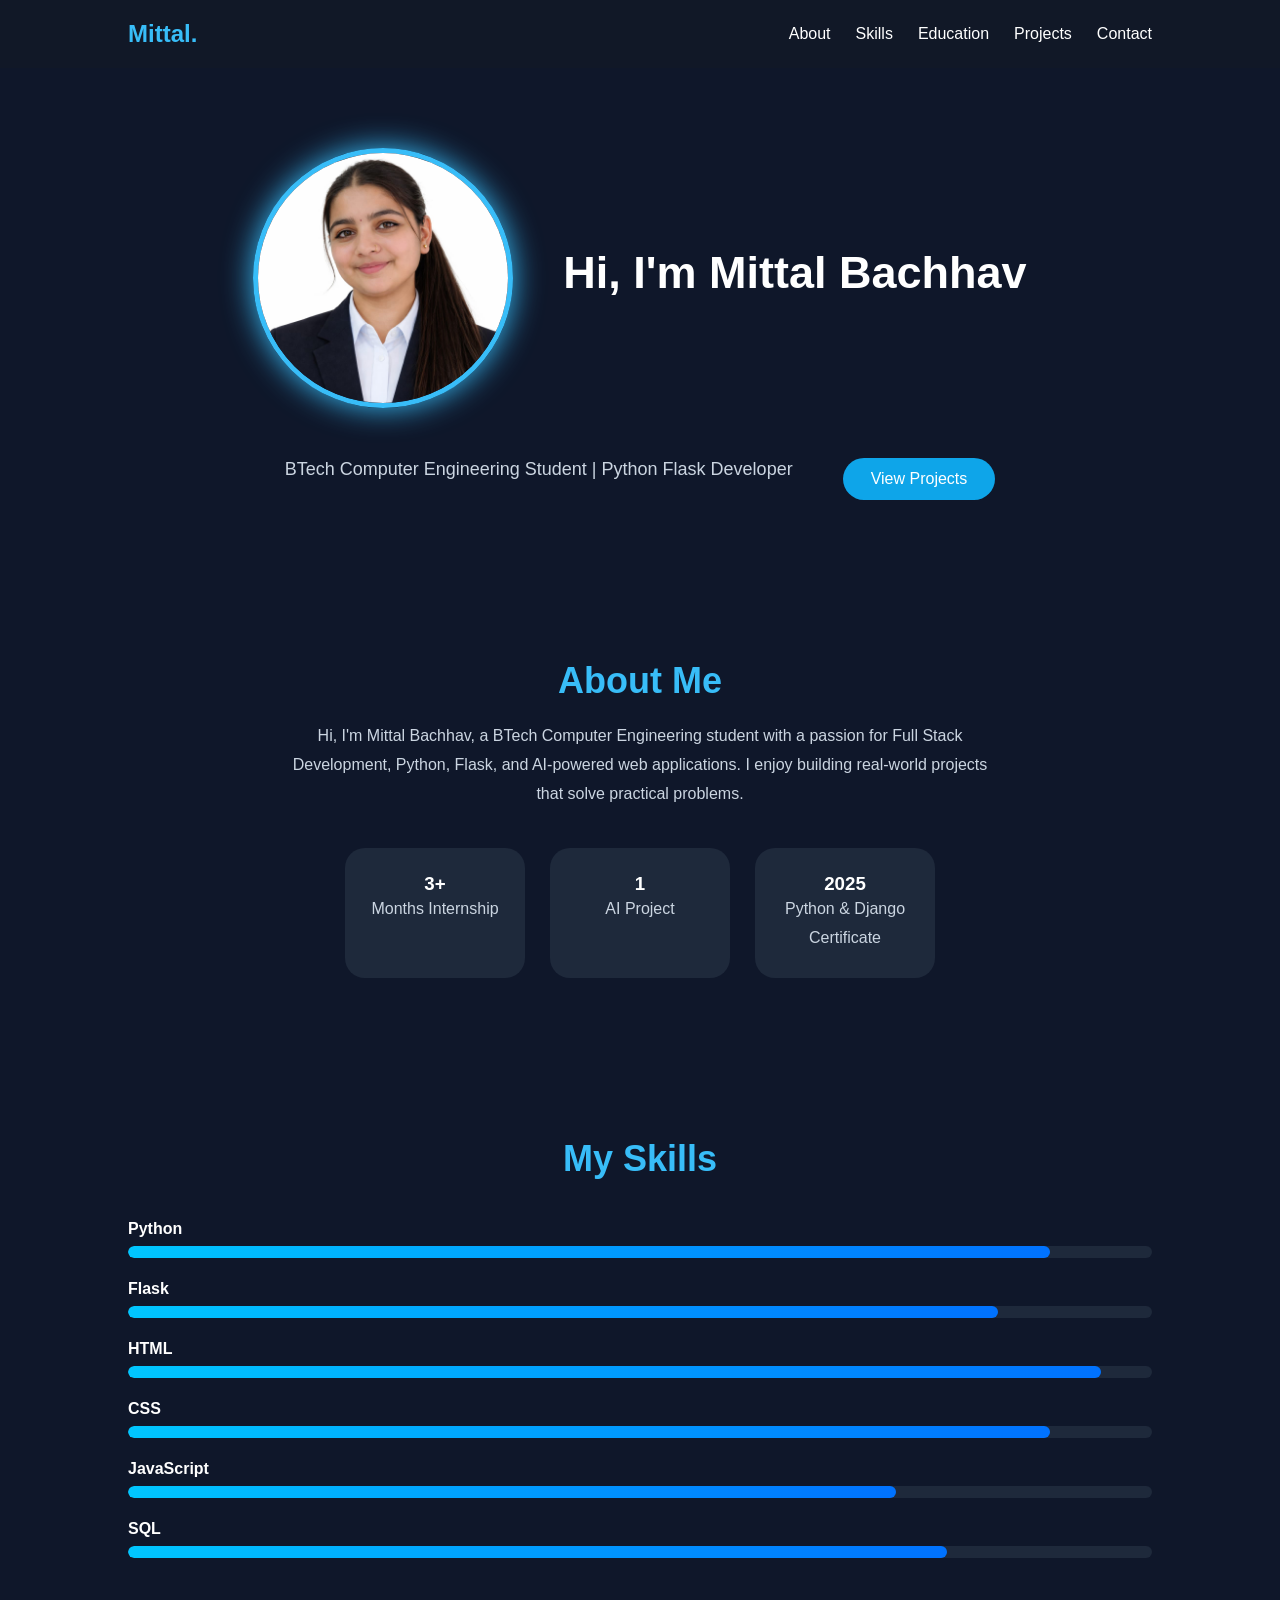
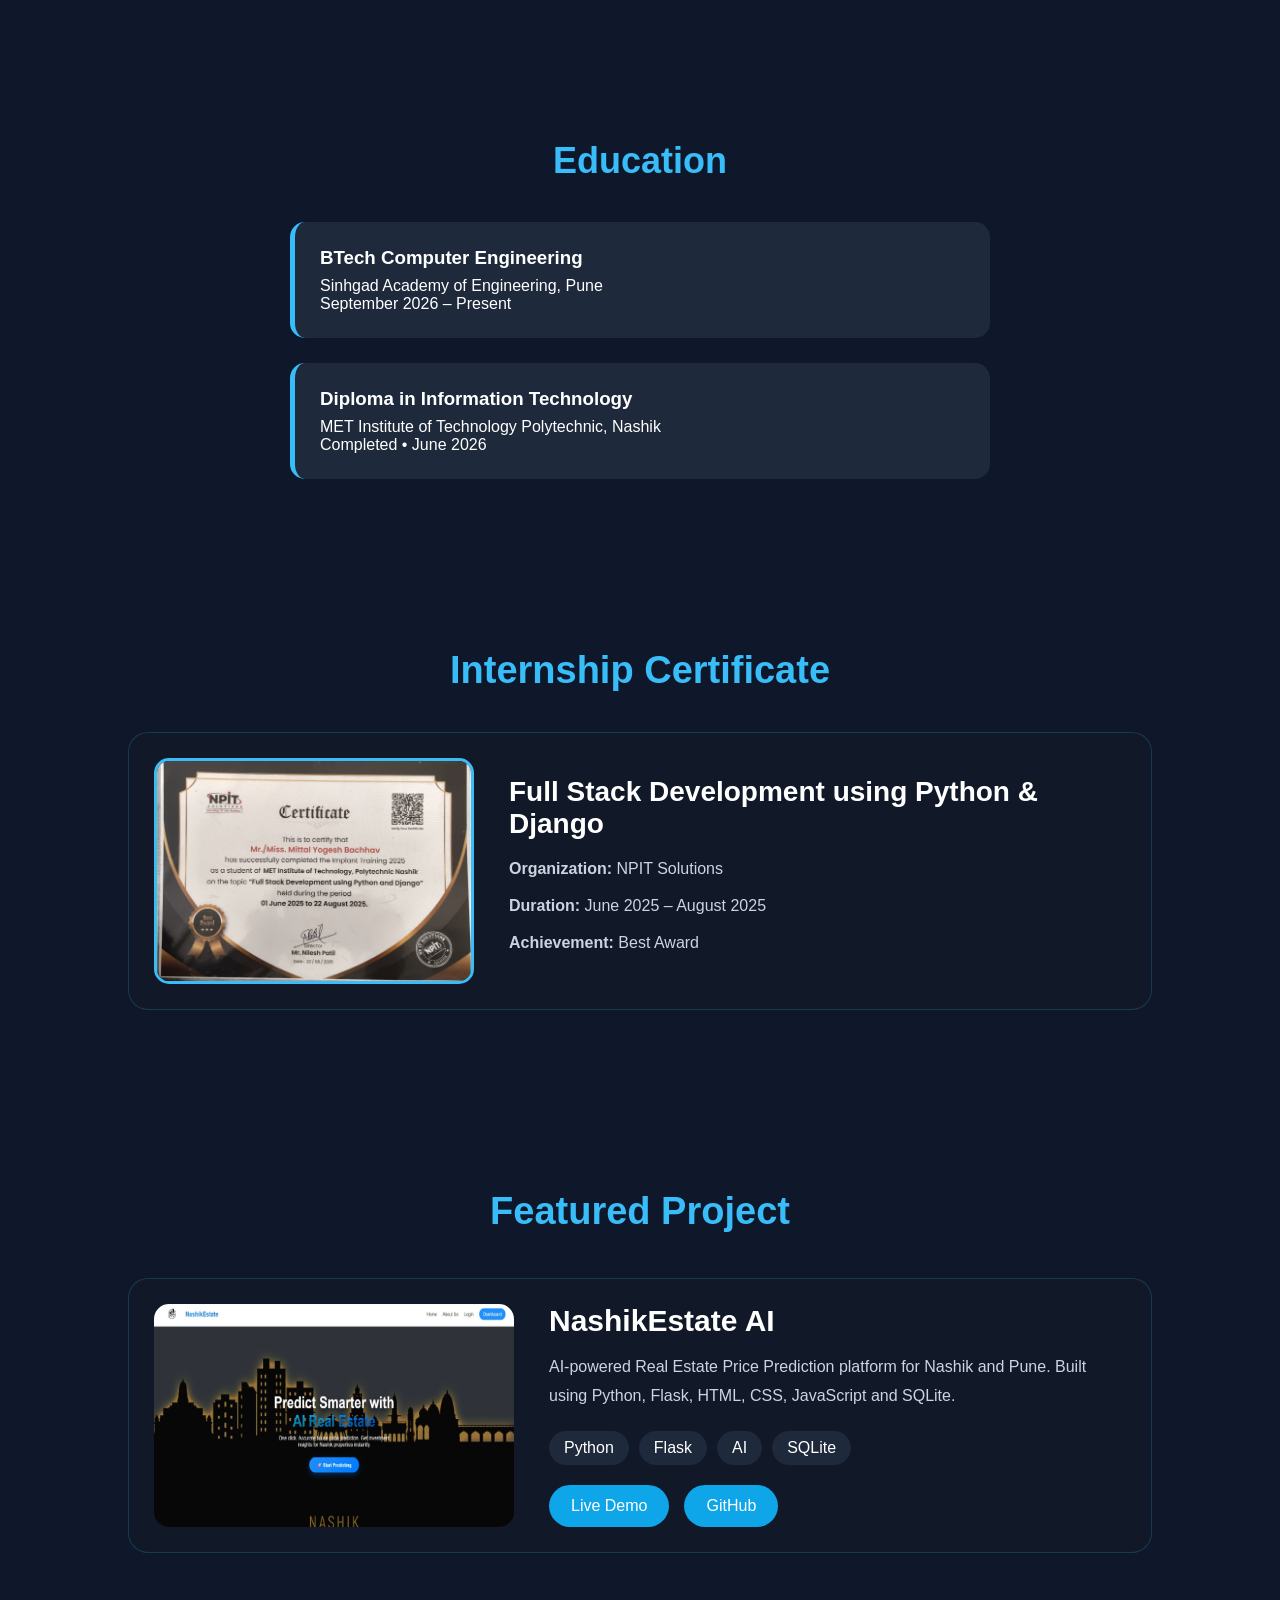
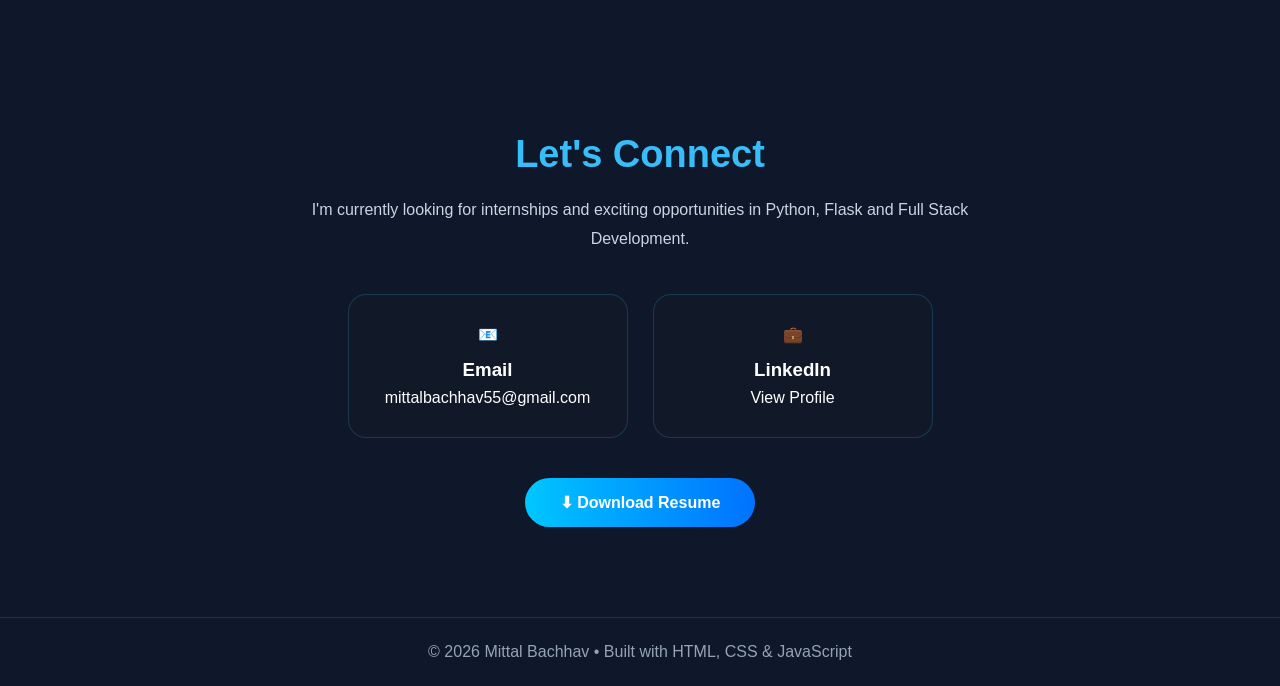
==== index.html @ 77bfa056 "Initial portfolio website" ====
<!DOCTYPE html>
<html lang="en">
<head>
  <meta charset="UTF-8">
  <meta name="viewport" content="width=device-width, initial-scale=1.0">
  <title>Mittal Bachhav | Portfolio</title>
  <link rel="stylesheet" href="style.css">
</head>
<body>

<nav>
    <h2>Mittal.</h2>

    <ul>
        <li><a href="#about">About</a></li>
        <li><a href="#skills">Skills</a></li>
        <li><a href="#education">Education</a></li>
        <li><a href="#projects">Projects</a></li>
        <li><a href="#contact">Contact</a></li>
    </ul>
</nav>

<section class="hero">
  <img src="images/profile.jpg" alt="Mittal" class="profile">

  <h1>Hi, I'm Mittal Bachhav</h1>

  <p>BTech Computer Engineering Student | Python Flask Developer</p>

  <button>View Projects</button>
</section>

<section id="about" class="about">
  <h2>About Me</h2>
  <p>
    Hi, I'm Mittal Bachhav, a BTech Computer Engineering student with a passion
    for Full Stack Development, Python, Flask, and AI-powered web applications.
    I enjoy building real-world projects that solve practical problems.
  </p>

  <div class="stats">
    <div class="card">
      <h3>3+</h3>
      <p>Months Internship</p>
    </div>

    <div class="card">
      <h3>1</h3>
      <p>AI Project</p>
    </div>

    <div class="card">
      <h3>2025</h3>
      <p>Python & Django Certificate</p>
    </div>
  </div>
</section>

<section id="skills" class="skills">
    <h2>My Skills</h2>

    <div class="skill">
        <span>Python</span>
        <div class="bar"><div class="fill python"></div></div>
    </div>

    <div class="skill">
        <span>Flask</span>
        <div class="bar"><div class="fill flask"></div></div>
    </div>

    <div class="skill">
        <span>HTML</span>
        <div class="bar"><div class="fill html"></div></div>
    </div>

    <div class="skill">
        <span>CSS</span>
        <div class="bar"><div class="fill css"></div></div>
    </div>

    <div class="skill">
        <span>JavaScript</span>
        <div class="bar"><div class="fill js"></div></div>
    </div>

    <div class="skill">
        <span>SQL</span>
        <div class="bar"><div class="fill sql"></div></div>
    </div>
</section>

<section id="education" class="education">
  <h2>Education</h2>

  <div class="timeline">
    <div class="timeline-card">
      <h3>BTech Computer Engineering</h3>
      <p>Sinhgad Academy of Engineering, Pune</p>
      <span>September 2026 – Present</span>
    </div>

    <div class="timeline-card">
      <h3>Diploma in Information Technology</h3>
      <p>MET Institute of Technology Polytechnic, Nashik</p>
      <span>Completed • June 2026</span>
    </div>
  </div>
</section>

<section id="certificate" class="certificate">

    <h2>Internship Certificate</h2>

    <div class="certificate-card">

        <img src="images/certificate.jpg" alt="NPIT Certificate">

        <div class="certificate-info">

            <h3>Full Stack Development using Python & Django</h3>

            <p><strong>Organization:</strong> NPIT Solutions</p>

            <p><strong>Duration:</strong> June 2025 – August 2025</p>

            <p><strong>Achievement:</strong> Best Award</p>

        </div>

    </div>

</section>

<section id="projects" class="projects">

    <h2>Featured Project</h2>

    <div class="project-card">

        <img src="images/nashikestate.jpg" alt="NashikEstate">

        <div class="project-info">

            <h3>NashikEstate AI</h3>

            <p>
                AI-powered Real Estate Price Prediction platform for Nashik and Pune.
                Built using Python, Flask, HTML, CSS, JavaScript and SQLite.
            </p>

            <div class="tech">

                <span>Python</span>
                <span>Flask</span>
                <span>AI</span>
                <span>SQLite</span>

            </div>

            <div class="buttons">

                <a href="#">Live Demo</a>

                <a href="#">GitHub</a>

            </div>

        </div>

    </div>

</section>

<section id="contact" class="contact">

    <h2>Let's Connect</h2>

    <p>I'm currently looking for internships and exciting opportunities in Python, Flask and Full Stack Development.</p>

    <div class="contact-grid">

        <a href="mailto:mittalbachhav55@gmail.com" class="contact-card">
            📧
            <h3>Email</h3>
            <span>mittalbachhav55@gmail.com</span>
        </a>

        <a href="https://www.linkedin.com/in/mittal-bachhav-a488102b9" target="_blank" class="contact-card">
            💼
            <h3>LinkedIn</h3>
            <span>View Profile</span>
        </a>

    </div>

    <a href="Mittal_Bachhav_Resume.pdf" download class="resume-btn">
        ⬇ Download Resume
    </a>

</section>

<footer class="footer">
    © 2026 Mittal Bachhav • Built with HTML, CSS & JavaScript
</footer>



<script src="script.js"></script>
</body>
</html>
---- style.css ----
*{
    margin:0;
    padding:0;
    box-sizing:border-box;
    font-family:Arial, sans-serif;
}

body{
    background:#0f172a;
    color:white;
}

nav{
    display:flex;
    justify-content:space-between;
    align-items:center;
    padding:20px 10%;
    background:#111827;
}

nav h2{
    color:#38bdf8;
}

nav ul{
    display:flex;
    list-style:none;
    gap:25px;
}

.hero{
    display:flex;
    align-items:center;
    justify-content:center;
    gap:50px;
    padding:80px 10%;
    flex-wrap:wrap;
}

.profile{
    width:260px;
    height:260px;
    border-radius:50%;
    object-fit:cover;
    border:5px solid #38bdf8;
    box-shadow:0 0 30px #38bdf8;
}

.hero h1{
    font-size:45px;
    margin-bottom:10px;
}

.hero p{
    font-size:18px;
    color:#cbd5e1;
    margin-bottom:20px;
}

button{
    background:#0ea5e9;
    color:white;
    border:none;
    padding:12px 28px;
    border-radius:30px;
    cursor:pointer;
    font-size:16px;
}

button:hover{
    background:#0284c7;
}

.about{
    padding:80px 10%;
    text-align:center;
}

.about h2{
    font-size:36px;
    color:#38bdf8;
    margin-bottom:20px;
}

.about p{
    max-width:700px;
    margin:auto;
    color:#cbd5e1;
    line-height:1.8;
}

.stats{
    display:flex;
    justify-content:center;
    gap:25px;
    margin-top:40px;
    flex-wrap:wrap;
}

.card{
    background:#1e293b;
    padding:25px;
    border-radius:20px;
    width:180px;
    transition:.3s;
}

.card:hover{
    transform:translateY(-8px);
    box-shadow:0 0 20px #38bdf8;
}

.skills{
    padding:80px 10%;
}

.skills h2{
    text-align:center;
    color:#38bdf8;
    font-size:36px;
    margin-bottom:40px;
}

.skill{
    margin-bottom:22px;
}

.skill span{
    display:block;
    margin-bottom:8px;
    font-weight:bold;
}

.bar{
    width:100%;
    height:12px;
    background:#1e293b;
    border-radius:20px;
    overflow:hidden;
}

.fill{
    height:100%;
    background:linear-gradient(90deg,#00c6ff,#0072ff);
    border-radius:20px;
    animation:grow 2s ease forwards;
}

.python{width:90%;}
.flask{width:85%;}
.html{width:95%;}
.css{width:90%;}
.js{width:75%;}
.sql{width:80%;}

@keyframes grow{
    from{width:0;}
}

.education{
    padding:80px 10%;
}

.education h2{
    text-align:center;
    color:#38bdf8;
    font-size:36px;
    margin-bottom:40px;
}

.timeline{
    display:flex;
    flex-direction:column;
    gap:25px;
    max-width:700px;
    margin:auto;
}

.timeline-card{
    background:#1e293b;
    padding:25px;
    border-left:5px solid #38bdf8;
    border-radius:15px;
    transition:.3s;
}

.timeline-card:hover{
    transform:translateX(8px);
    box-shadow:0 0 20px #38bdf8;
}

.timeline-card h3{
    margin-bottom:8px;
}

/* Certificate */

.certificate{
padding:90px 10%;
}

.certificate h2{
text-align:center;
color:#38bdf8;
font-size:38px;
margin-bottom:40px;
}

.certificate-card{
display:flex;
align-items:center;
gap:35px;
background:#111827;
padding:25px;
border-radius:20px;
border:1px solid rgba(56,189,248,.2);
transition:.4s;
flex-wrap:wrap;
}

.certificate-card:hover{
transform:translateY(-8px);
box-shadow:0 0 35px rgba(56,189,248,.35);
}

.certificate-card img{
width:320px;
border-radius:15px;
border:3px solid #38bdf8;
}

.certificate-info{
flex:1;
}

.certificate-info h3{
font-size:28px;
margin-bottom:15px;
}

.certificate-info p{
margin:10px 0;
color:#cbd5e1;
line-height:1.7;
}

/* Projects */

.projects{
padding:90px 10%;
}

.projects h2{
text-align:center;
color:#38bdf8;
font-size:38px;
margin-bottom:45px;
}

.project-card{
display:flex;
gap:35px;
background:#111827;
padding:25px;
border-radius:20px;
flex-wrap:wrap;
border:1px solid rgba(56,189,248,.2);
transition:.4s;
}

.project-card:hover{
transform:translateY(-10px);
box-shadow:0 0 35px rgba(56,189,248,.35);
}

.project-card img{
width:360px;
border-radius:15px;
}

.project-info{
flex:1;
}

.project-info h3{
font-size:30px;
margin-bottom:15px;
}

.project-info p{
color:#cbd5e1;
line-height:1.8;
}

.tech{
display:flex;
gap:10px;
margin:20px 0;
flex-wrap:wrap;
}

.tech span{
background:#1e293b;
padding:8px 15px;
border-radius:30px;
}

.buttons{
display:flex;
gap:15px;
}

.buttons a{
background:#0ea5e9;
padding:12px 22px;
border-radius:30px;
text-decoration:none;
color:white;
}

/* Contact */

.contact{
padding:90px 10%;
text-align:center;
}

.contact h2{
font-size:38px;
color:#38bdf8;
margin-bottom:20px;
}

.contact p{
color:#cbd5e1;
max-width:700px;
margin:auto auto 40px;
line-height:1.8;
}

.contact-grid{
display:flex;
justify-content:center;
gap:25px;
flex-wrap:wrap;
margin-bottom:40px;
}

.contact-card{
width:280px;
background:#111827;
padding:30px;
border-radius:18px;
text-decoration:none;
color:white;
transition:.35s;
border:1px solid rgba(56,189,248,.2);
}

.contact-card:hover{
transform:translateY(-8px);
box-shadow:0 0 25px rgba(56,189,248,.35);
}

.contact-card h3{
margin:15px 0 8px;
}

.resume-btn{
display:inline-block;
background:linear-gradient(90deg,#00c6ff,#0072ff);
padding:15px 35px;
border-radius:35px;
color:white;
text-decoration:none;
font-weight:bold;
}

.footer{
padding:25px;
text-align:center;
color:#94a3b8;
border-top:1px solid rgba(255,255,255,.1);
}

nav ul li a{
    color:white;
    text-decoration:none;
    transition:.3s;
}

nav ul li a:hover{
    color:#38bdf8;
}
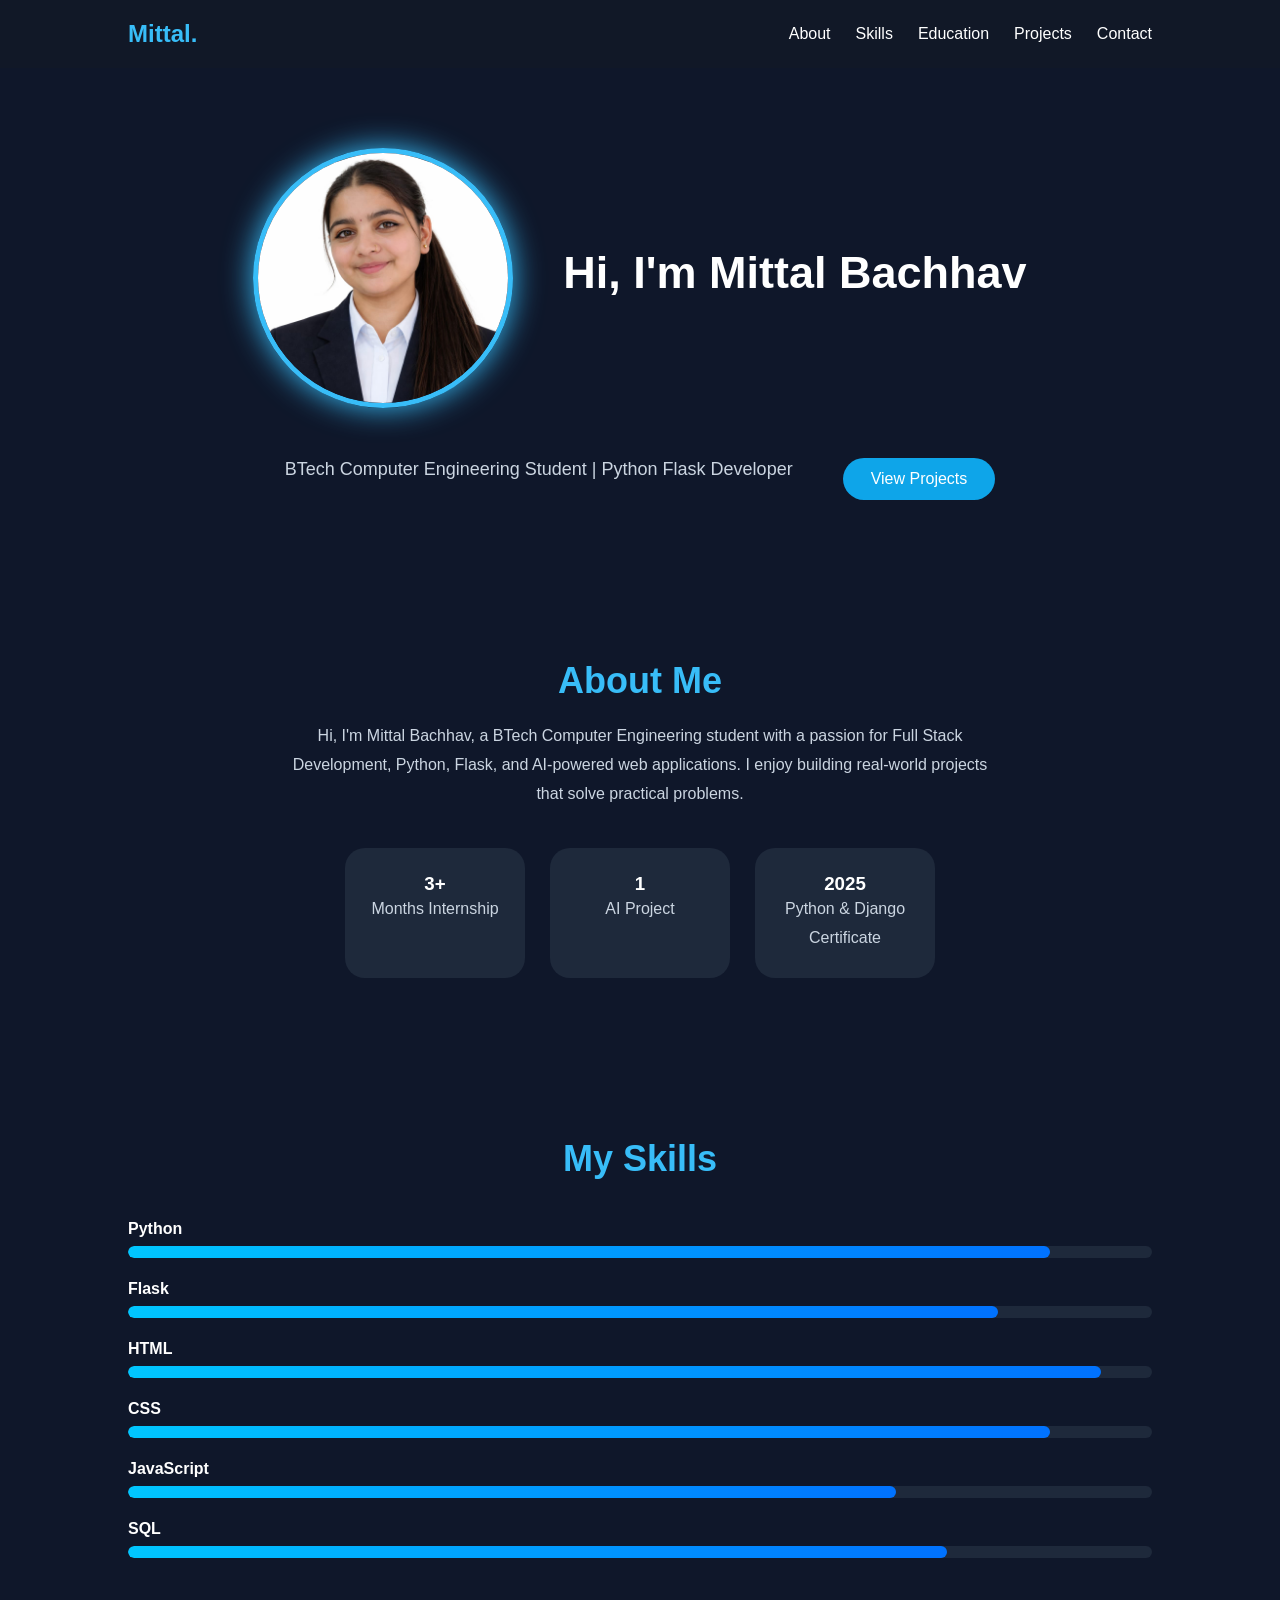
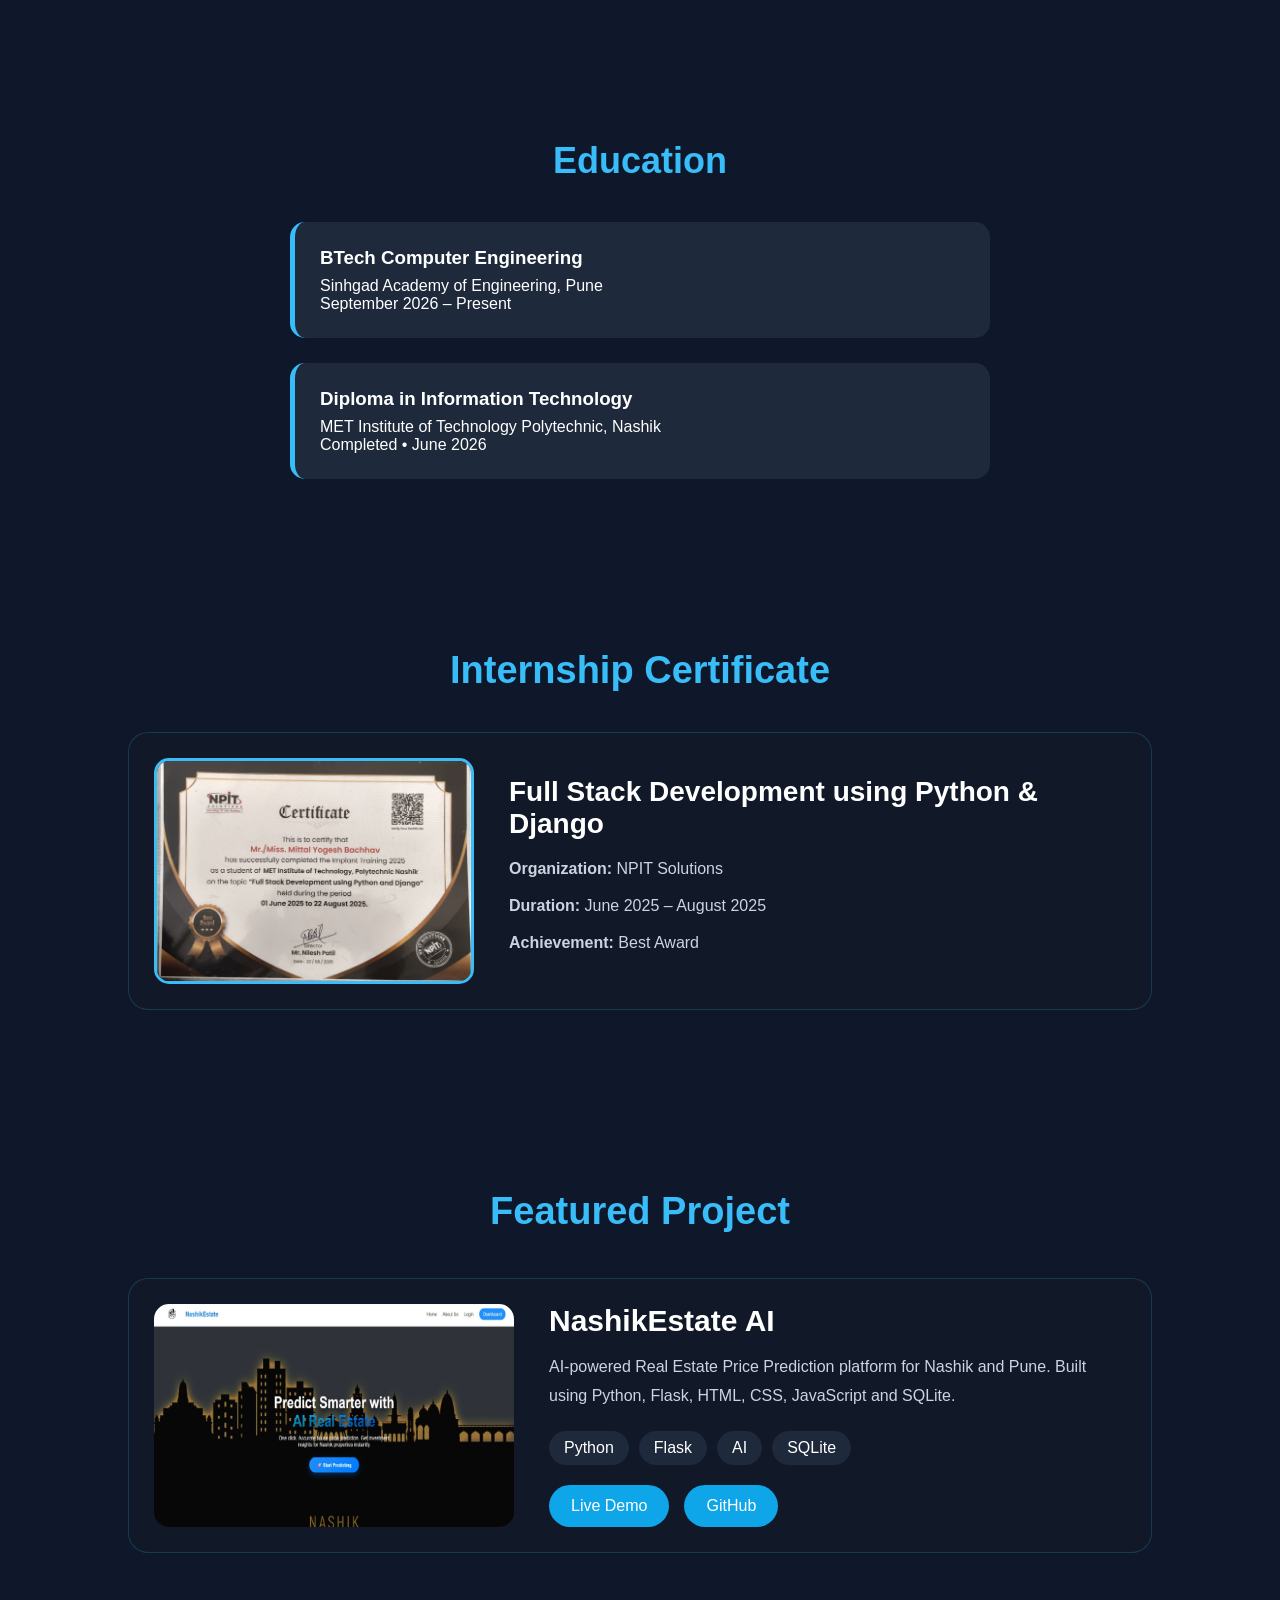
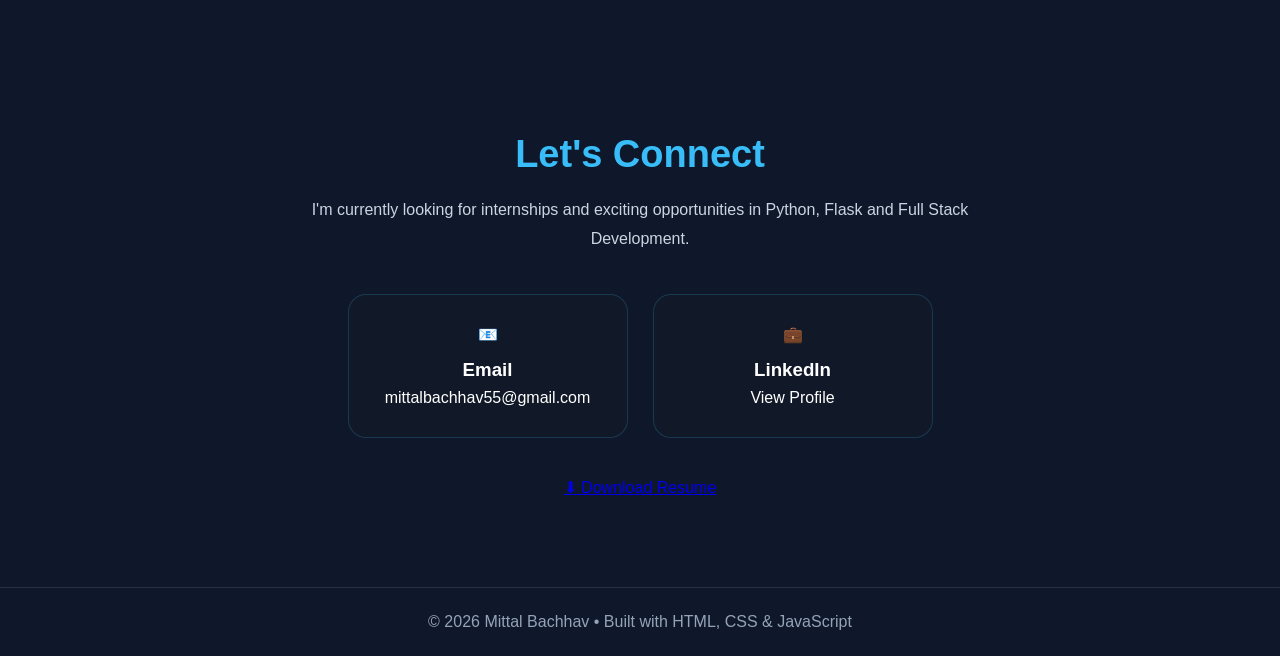
==== commit 83508293: "Added resume download" ====
--- a/index.html
+++ b/index.html
@@ -194,10 +194,9 @@
 
     </div>
 
-    <a href="Mittal_Bachhav_Resume.pdf" download class="resume-btn">
-        ⬇ Download Resume
-    </a>
-
+    <a href="Mittal_Bachhav_Resume.pdf" download class="btn">
+    ⬇ Download Resume
+</a>
 </section>
 
 <footer class="footer">
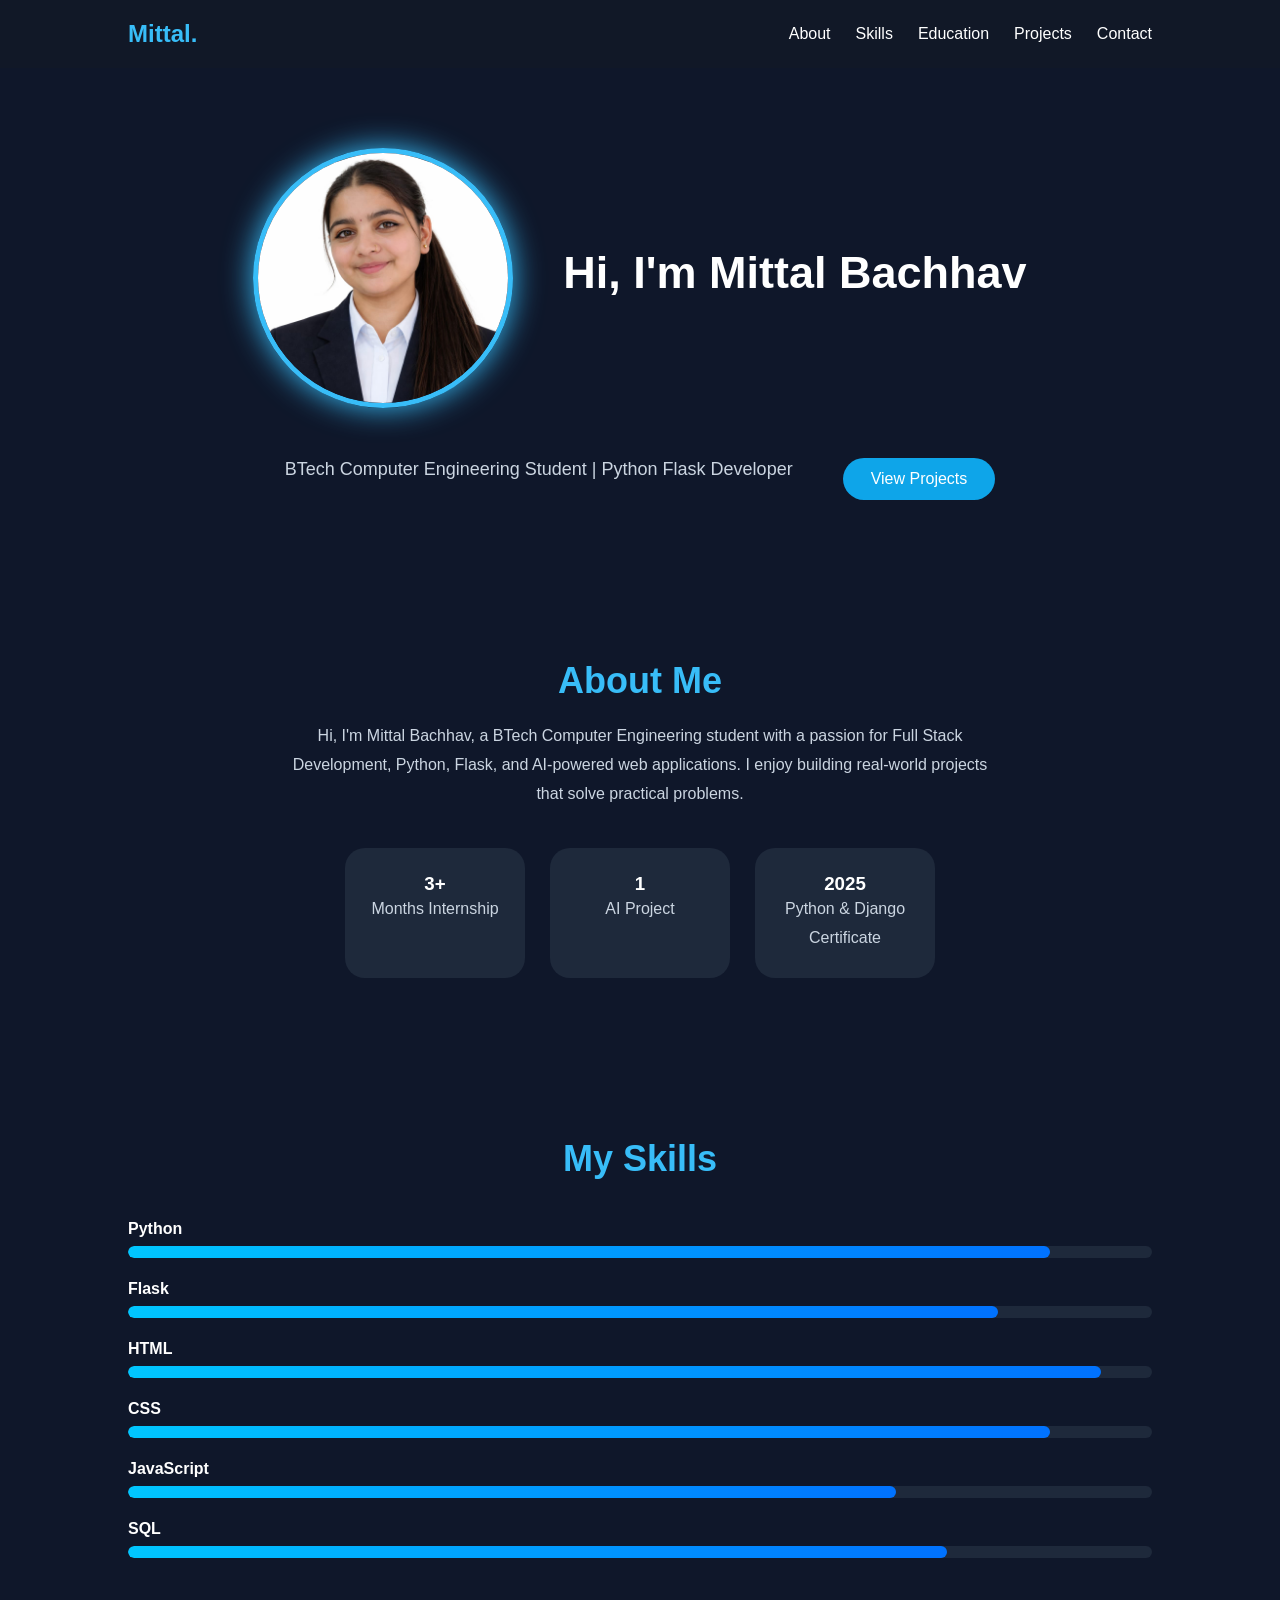
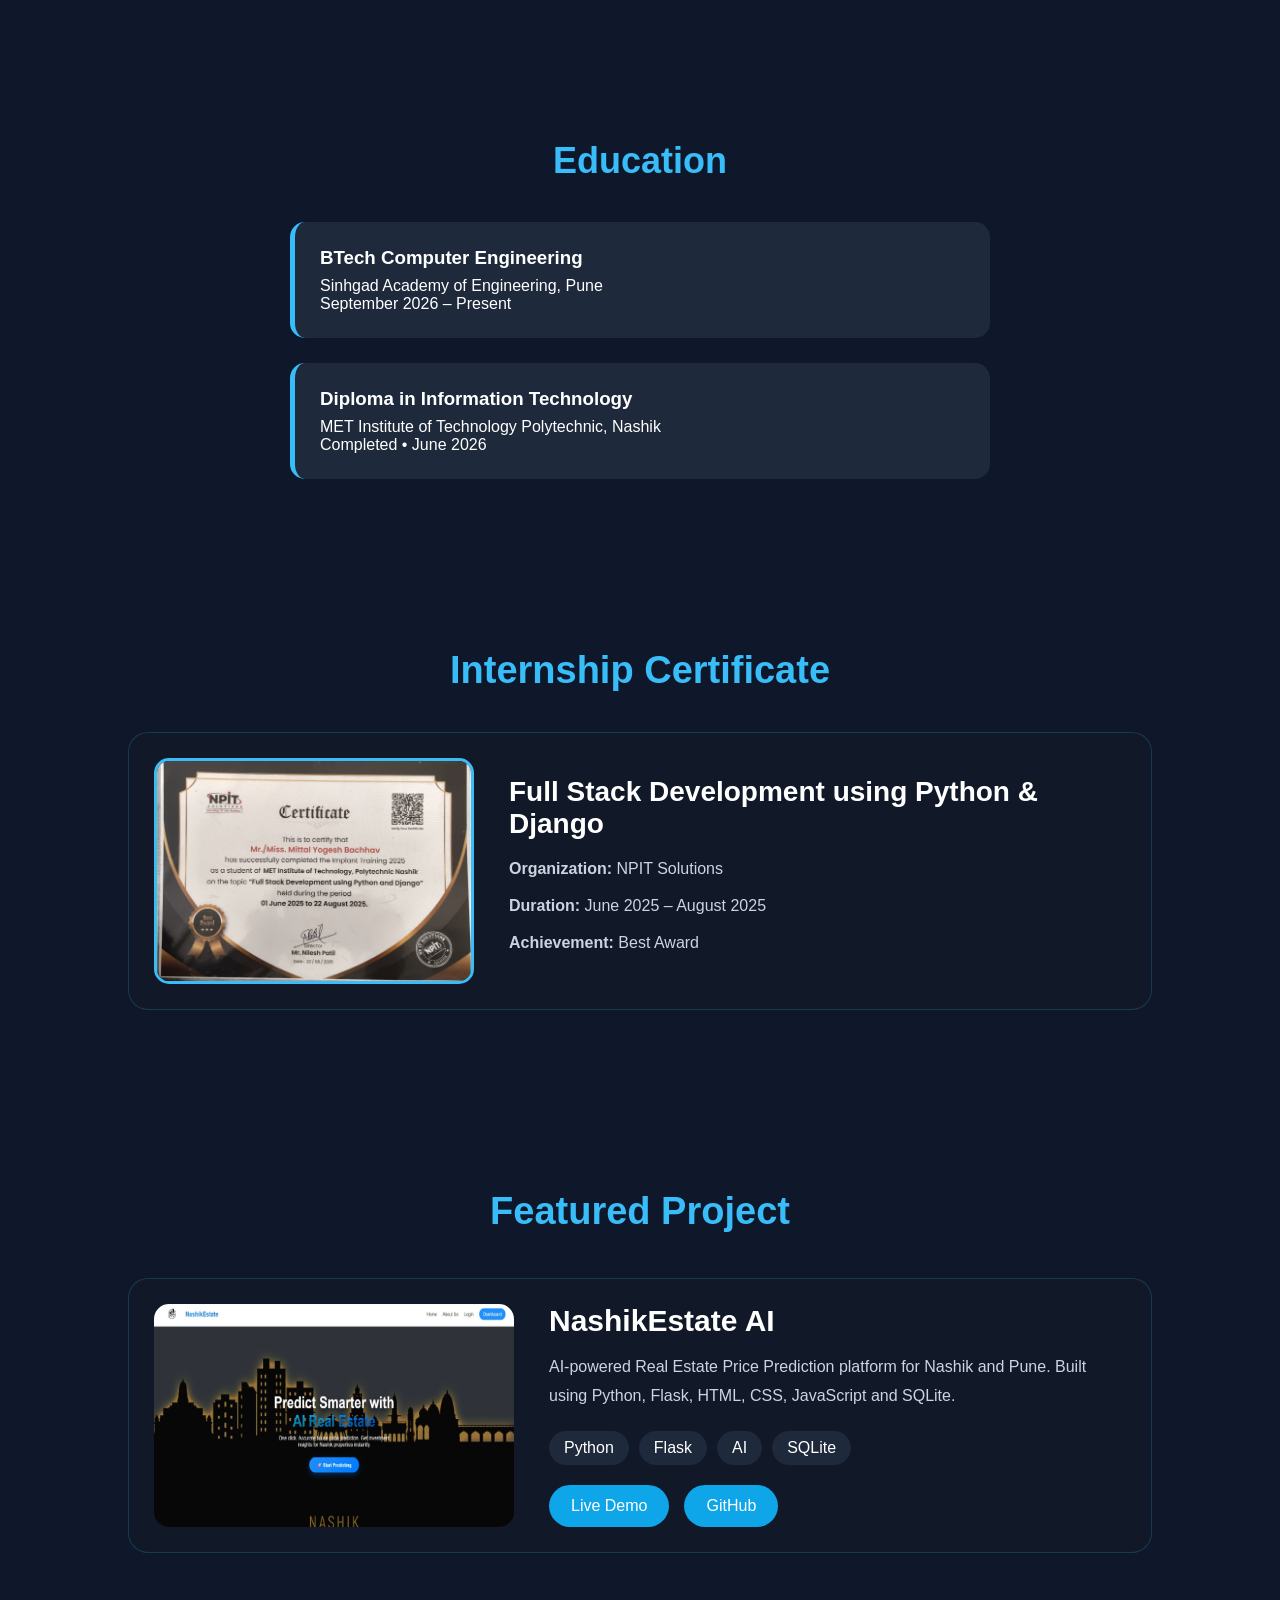
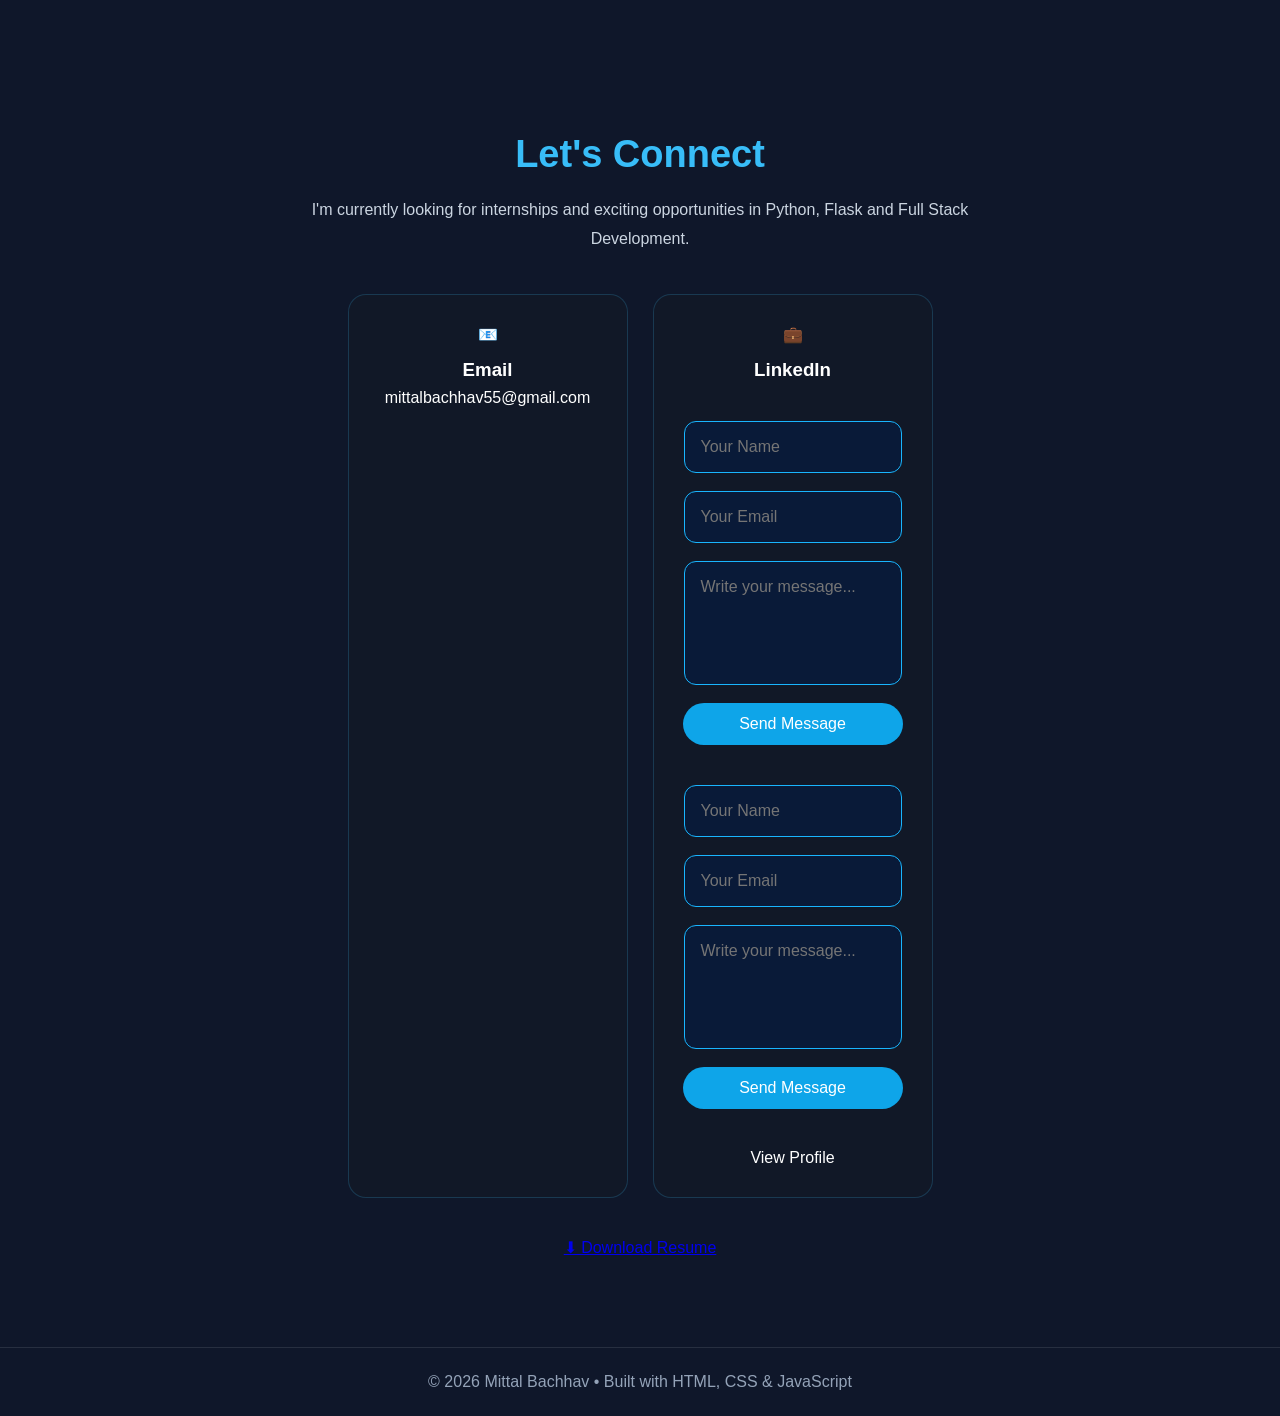
==== commit 55162d46: "Added secure contact form" ====
--- a/index.html
+++ b/index.html
@@ -189,6 +189,35 @@
         <a href="https://www.linkedin.com/in/mittal-bachhav-a488102b9" target="_blank" class="contact-card">
             💼
             <h3>LinkedIn</h3>
+            <form action="https://formsubmit.co/mittalbachhav55@gmail.com" method="POST" class="contact-form">
+
+    <input type="hidden" name="_captcha" value="false">
+    <input type="hidden" name="_template" value="table">
+    <input type="hidden" name="_subject" value="New Portfolio Message!">
+    <input type="hidden" name="_next" value="https://mittal2007.github.io/mittal-portfolio/">
+
+    <input type="text" name="name" placeholder="Your Name" required>
+
+    <input type="email" name="email" placeholder="Your Email" required>
+
+    <textarea name="message" rows="5" placeholder="Write your message..." required></textarea>
+
+    <button type="submit" class="btn">Send Message</button>
+</form>
+            <form action="https://formsubmit.co/mittalbachhav55@gmail.com" method="POST" class="contact-form">
+
+    <input type="hidden" name="_captcha" value="false">
+    <input type="hidden" name="_subject" value="New Portfolio Message!">
+
+    <input type="text" name="name" placeholder="Your Name" required>
+
+    <input type="email" name="email" placeholder="Your Email" required>
+
+    <textarea name="message" rows="5" placeholder="Write your message..." required></textarea>
+
+    <button type="submit" class="btn">Send Message</button>
+</form>
+
             <span>View Profile</span>
         </a>
 
--- a/style.css
+++ b/style.css
@@ -391,4 +391,70 @@
 
 nav ul li a:hover{
     color:#38bdf8;
+}
+
+.contact-form{
+    max-width:650px;
+    margin:40px auto;
+    display:flex;
+    flex-direction:column;
+    gap:20px;
+}
+
+.contact-form input,
+.contact-form textarea{
+    background:#091a38;
+    color:white;
+    border:1px solid #1ea7ff;
+    padding:16px;
+    border-radius:12px;
+    font-size:16px;
+}
+
+.contact-form textarea{
+    resize:none;
+}
+
+.contact-form input:focus,
+.contact-form textarea:focus{
+    outline:none;
+    box-shadow:0 0 15px #1ea7ff;
+}
+
+.contact-form button{
+    width:220px;
+    align-self:center;
+}
+
+.contact-form{
+    max-width:650px;
+    margin:40px auto;
+    display:flex;
+    flex-direction:column;
+    gap:18px;
+}
+
+.contact-form input,
+.contact-form textarea{
+    background:#091a38;
+    color:white;
+    border:1px solid #19b5fe;
+    border-radius:12px;
+    padding:16px;
+    font-size:16px;
+}
+
+.contact-form textarea{
+    resize:none;
+}
+
+.contact-form input:focus,
+.contact-form textarea:focus{
+    outline:none;
+    box-shadow:0 0 15px rgba(25,181,254,.6);
+}
+
+.contact-form button{
+    width:220px;
+    align-self:center;
 }
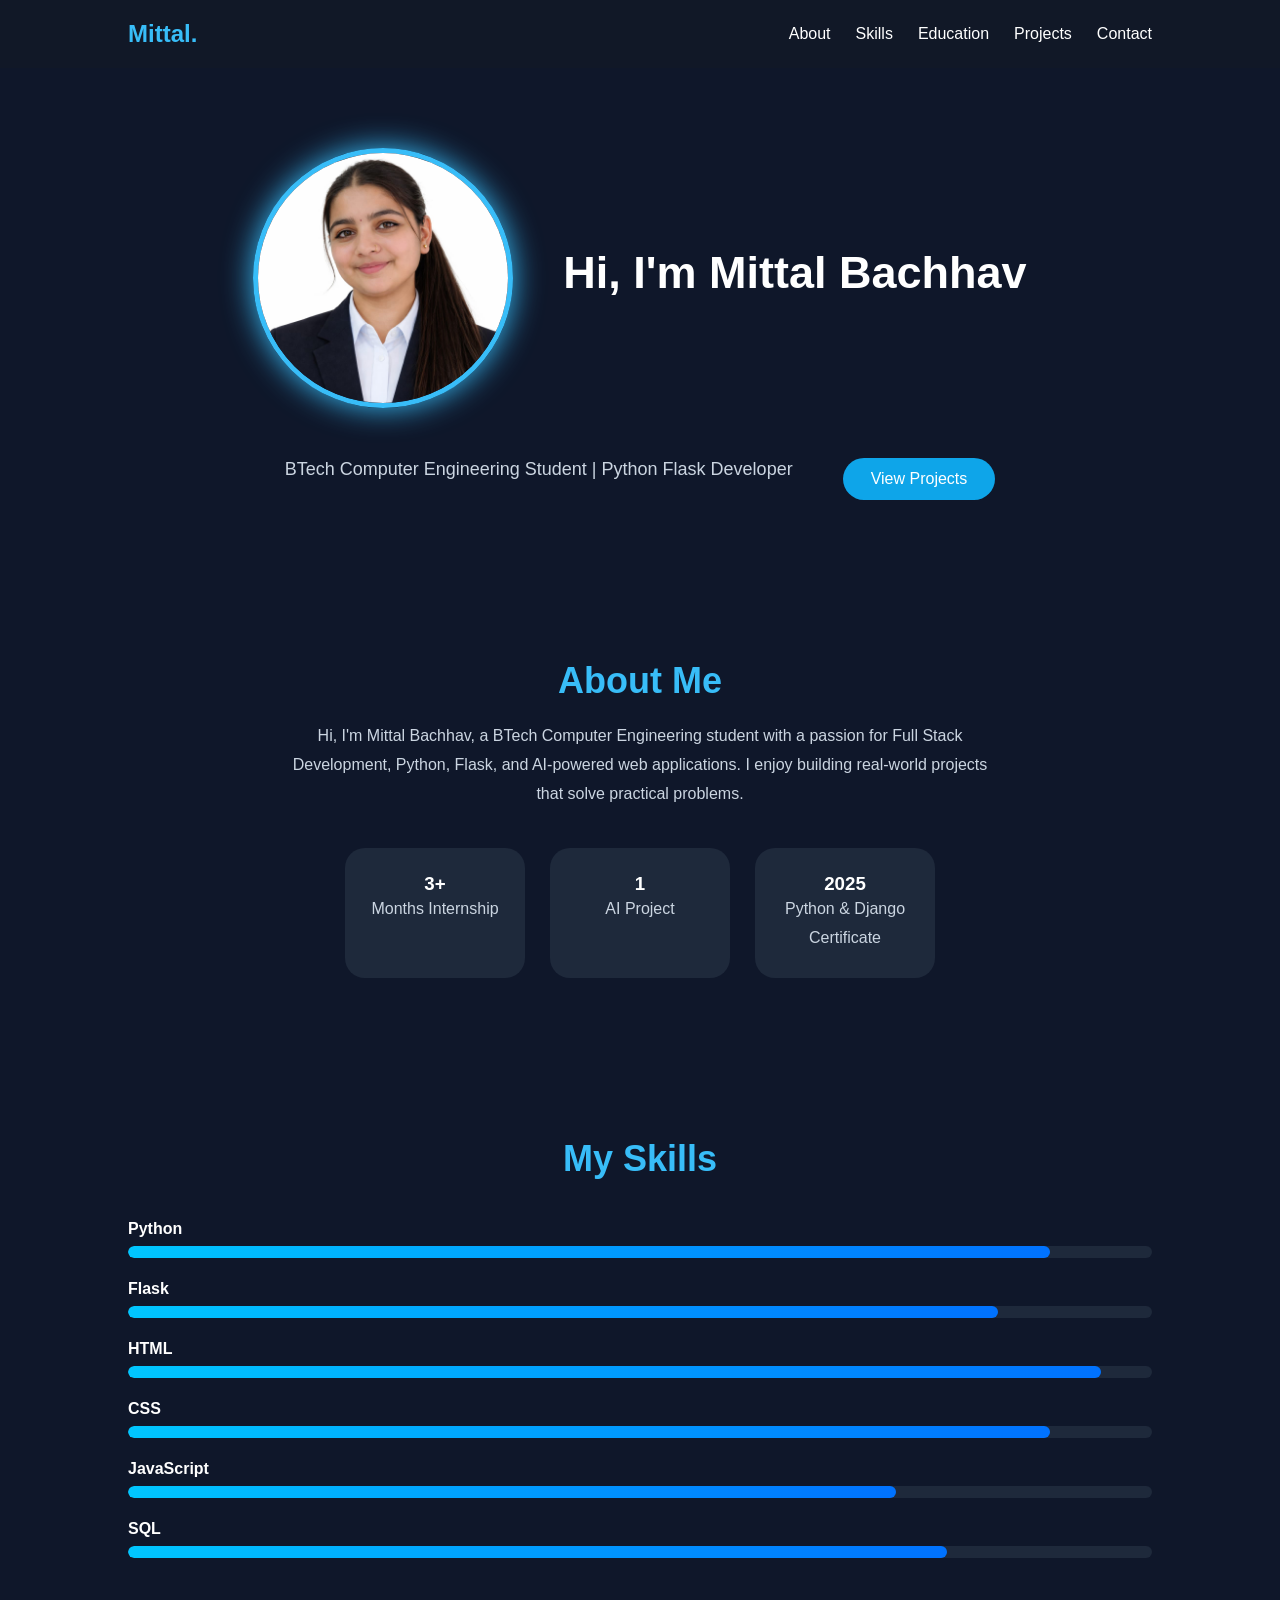
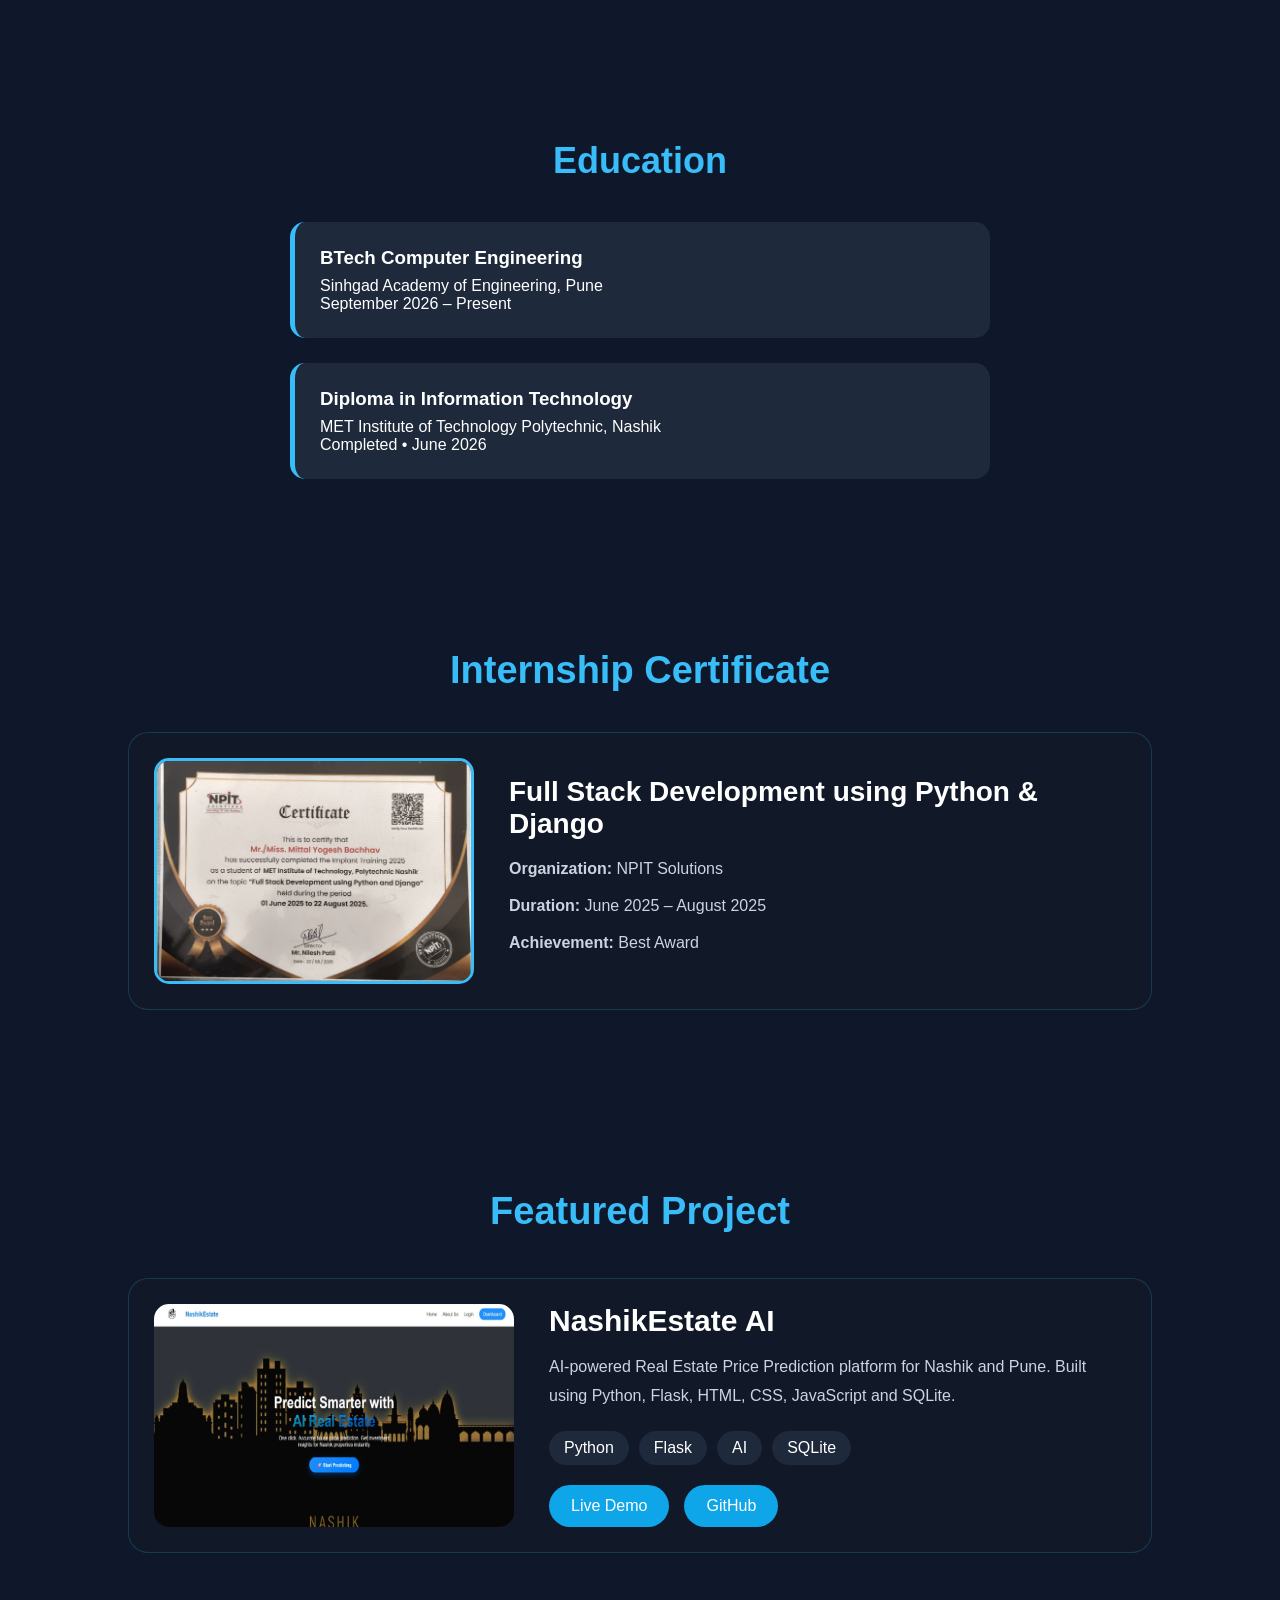
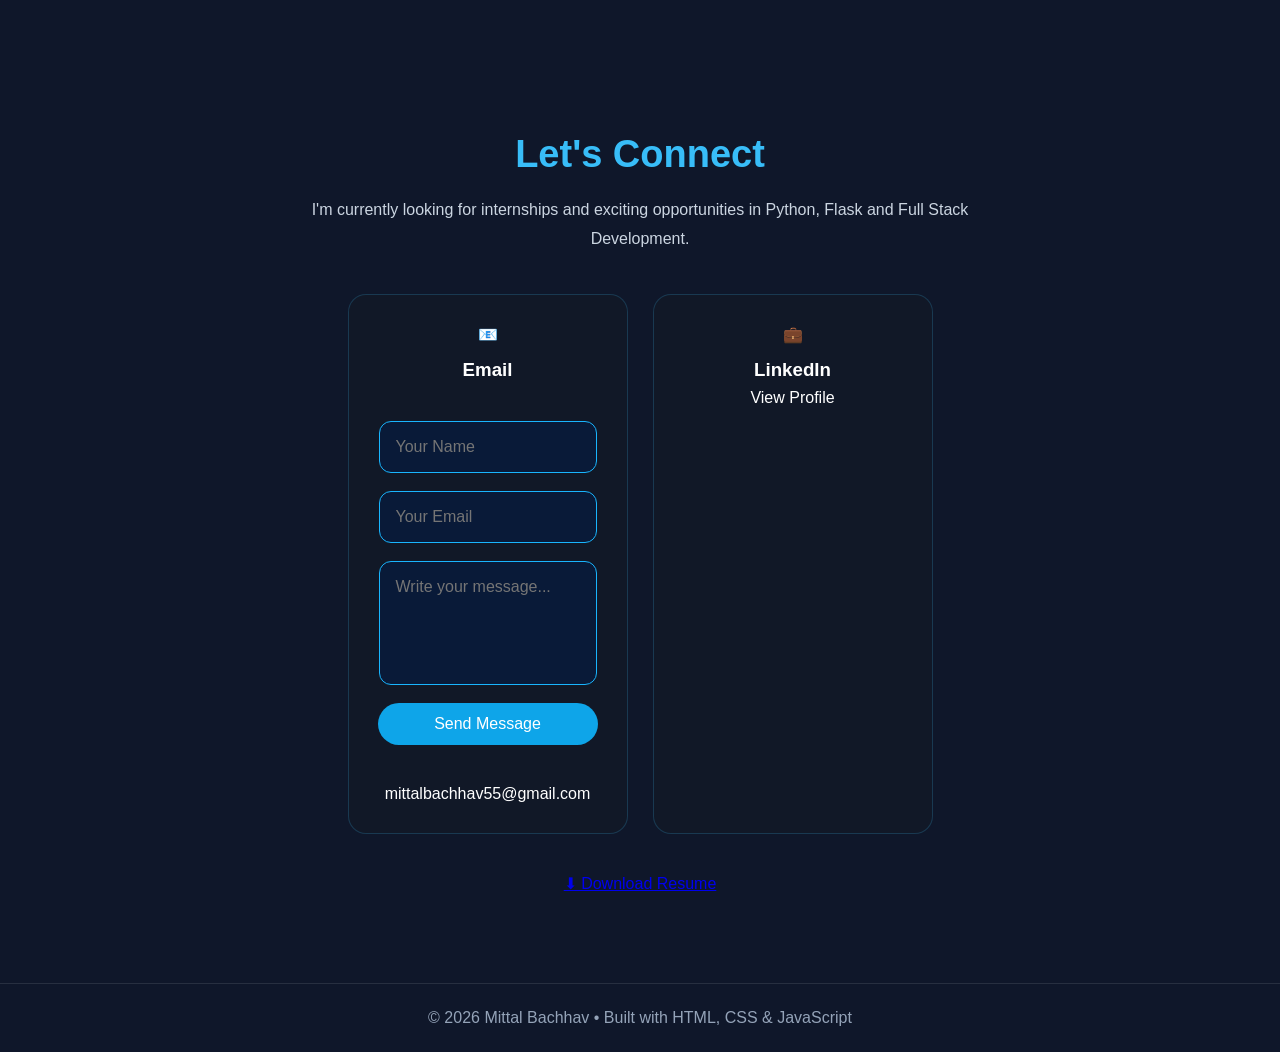
==== commit c1e3778b: "Updated contact form" ====
--- a/index.html
+++ b/index.html
@@ -183,41 +183,27 @@
         <a href="mailto:mittalbachhav55@gmail.com" class="contact-card">
             📧
             <h3>Email</h3>
+             <form action="https://formsubmit.co/mittalbachhav55@gmail.com" method="POST" class="contact-form">
+
+    <input type="hidden" name="_captcha" value="false">
+    <input type="hidden" name="_subject" value="New Portfolio Message!">
+    <input type="hidden" name="_next" value="https://mittal2007.github.io/mittal-portfolio/">
+
+    <input type="text" name="name" placeholder="Your Name" required>
+    <input type="email" name="email" placeholder="Your Email" required>
+    <textarea name="message" rows="5" placeholder="Write your message..." required></textarea>
+
+    <button type="submit">Send Message</button>
+</form>
+ 
             <span>mittalbachhav55@gmail.com</span>
         </a>
 
         <a href="https://www.linkedin.com/in/mittal-bachhav-a488102b9" target="_blank" class="contact-card">
             💼
             <h3>LinkedIn</h3>
-            <form action="https://formsubmit.co/mittalbachhav55@gmail.com" method="POST" class="contact-form">
-
-    <input type="hidden" name="_captcha" value="false">
-    <input type="hidden" name="_template" value="table">
-    <input type="hidden" name="_subject" value="New Portfolio Message!">
-    <input type="hidden" name="_next" value="https://mittal2007.github.io/mittal-portfolio/">
-
-    <input type="text" name="name" placeholder="Your Name" required>
-
-    <input type="email" name="email" placeholder="Your Email" required>
-
-    <textarea name="message" rows="5" placeholder="Write your message..." required></textarea>
-
-    <button type="submit" class="btn">Send Message</button>
-</form>
-            <form action="https://formsubmit.co/mittalbachhav55@gmail.com" method="POST" class="contact-form">
-
-    <input type="hidden" name="_captcha" value="false">
-    <input type="hidden" name="_subject" value="New Portfolio Message!">
-
-    <input type="text" name="name" placeholder="Your Name" required>
-
-    <input type="email" name="email" placeholder="Your Email" required>
-
-    <textarea name="message" rows="5" placeholder="Write your message..." required></textarea>
-
-    <button type="submit" class="btn">Send Message</button>
-</form>
-
+            
+           
             <span>View Profile</span>
         </a>
 
--- a/style.css
+++ b/style.css
@@ -457,4 +457,5 @@
 .contact-form button{
     width:220px;
     align-self:center;
-}+}
+
